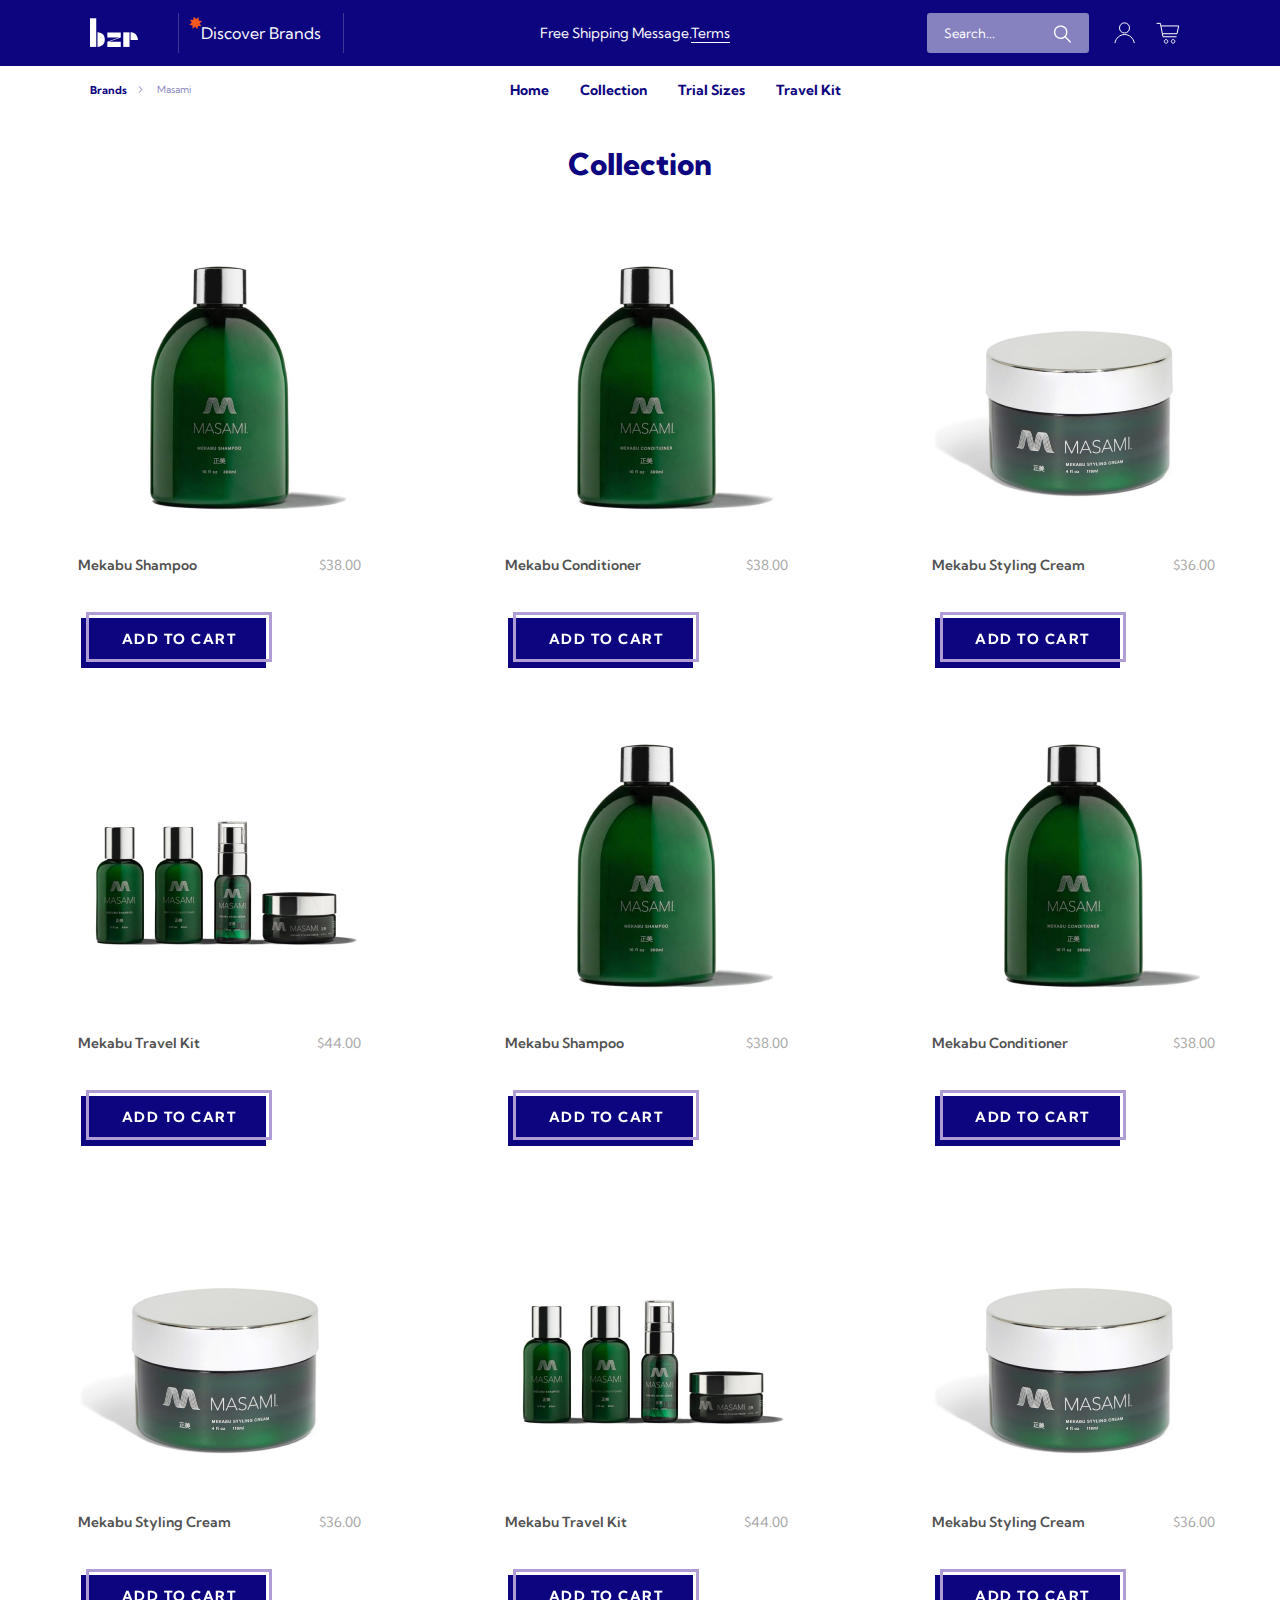
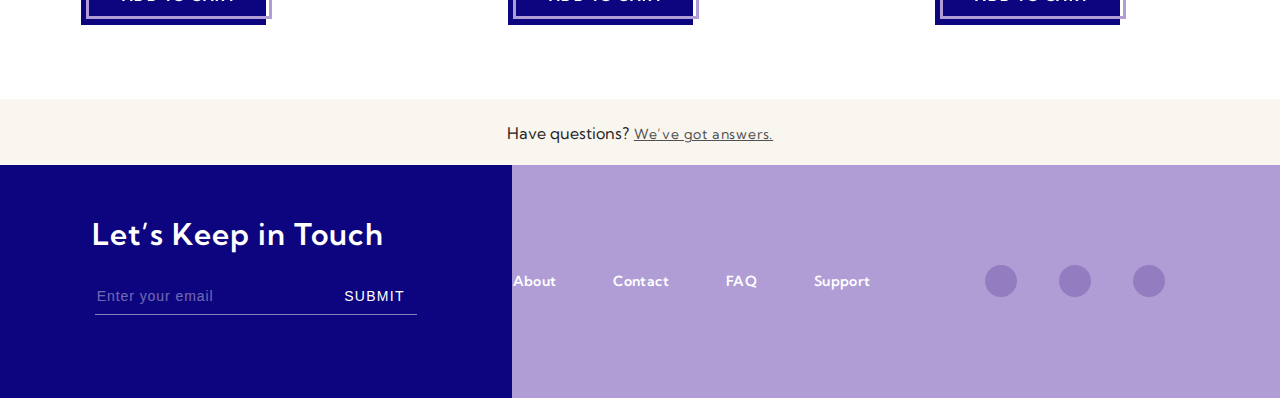
==== collection.html @ 694c0968 "last version" ====
<!DOCTYPE html>
<html lang="en">
<head>
    <meta charset="UTF-8">
    <meta name="viewport" content="width=device-width, initial-scale=1.0"> 
    <link rel="stylesheet" href="./css/reset.css">
    <link rel="stylesheet" href="./css/style.css">
    <link rel="stylesheet" href="./css/collection.css">
    <link href="https://fonts.googleapis.com/css2?family=Kumbh+Sans:wght@300&display=swap" rel="stylesheet">
    <title>Collection</title>
</head>
<body>
    

        <header>
            
                <div class="header-for-mobile">
                    <div class="container">
                        <div class="header-for-mobile-row">
                            
                            <div class="line-high">
                                <p>Brand specific shipping or promo message goes here.</p>
                            </div>

                            <div class="low-line">
                                <div class="search-mobile"><img src="./images/icon-search-for-header-mobile.svg" alt=""></div>
                                <div class="main-logo-mobile"><a href="./index.html"><img src="./images/main-logo-header-mobile.svg" alt=""></a></div>
                                <div class="right-side-icons">
                                    <img src="./images/icon-account-header-mobile.svg" alt="">
                                    <img id="cart-icon-mobile" src="./images/icon-cartitems-header-mobile.svg" alt="">
                                </div>
                            </div>

                        </div>
                    </div>
                </div>
                
                <div class="nav-primary">
                    <div class="container">
                        <div class="nav-primary-row">

                            <div class="main-logo">
                               <a href="index.html"><img src="images/BZR-LOGO.svg" alt=""></a>
                            </div>

                            <div class="brand-directory">
                                <a href="#"><p>Discover Brands</p></a>
                            </div>

                            <div class="promo-message">
                                <p>Free Shipping Message.<a href="#">Terms</a></p>
                            </div>

                            <div class="field-search">
                                    <input type="text" placeholder="Search...">
                            </div>

                            <a href="#" class="account"><img src="images/ICON-Account.svg" alt=""></a>
                            <a href="#" class="cart"><img src="images/ICON-Cart.svg" alt=""></a>

                        </div>
                    </div>
                </div>

                <div class="nav-secondary">
                        <div class="container">
                            <div class="nav-secondary-row">

                                <div class="left-side">
                                    <p class="left-side-p1">Brands</p>
                                    <p class="left-side-p2">Masami</p>
                                </div>

                                <nav class="main-nav">
                                    <div><a href="index.html">Home</a></div>
                                    <div><a href="collection.html" class="active">Collection</a></div>
                                    <div><a href="#">Trial Sizes</a></div>
                                    <div><a href="#">Travel Kit</a></div>
                                    </nav>
                            </div>
                        </div>
                </div>

        </header>

        <div class="featured-products">
            <h2>Collection</h2>

            <div class="container featured-products-row">
                
                <div class="product-tile">
                <div class="start-block">
                    <div class="item-img"><img src="./images/product-tile-1.png" alt=""></div>
                    <div class="item-p">
                        <p class="name-product">Mekabu Shampoo</p>
                        <p class="product-price">$38.00</p>
                    </div>
                    <div class="more-info">
                        <p class="more-info"></p>
                    </div>
                </div>
                    <div class="item-button">
                        <a href="#">ADD TO CART</a>
                    </div>
                </div>

                <div class="product-tile">
                <div class="start-block">
                    <div class="item-img"><img src="./images/product-tile-2.png" alt=""></div>
                    <div class="item-p">
                        <p class="name-product">Mekabu Conditioner</p>
                        <p class="product-price">$38.00</p>
                    </div>
                    <div class="more-info">
                        <p class="more-info"></p>
                    </div>
                </div>
                    <div class="item-button">
                        <a href="#">ADD TO CART</a>
                    </div>
                </div>

                <div class="product-tile product-tile-3">
                <div class="start-block">
                    <div class="item-img"><img src="./images/product-tile-3.png" alt=""></div>
                    <div class="item-p">
                        <p class="name-product">Mekabu Styling Cream</p>
                        <p class="product-price">$36.00</p>
                    </div>
                    <div class="more-info">
                        <p class="more-info"></p>
                    </div>
                </div>
                    <div class="item-button">
                        <a href="#">ADD TO CART</a>
                    </div>
                </div>

                <div class="product-tile product-tile-4">
                <div class="start-block">
                    <div class="item-img"><img src="./images/product-tile-4.png" alt=""></div>
                    <div class="item-p">
                        <p class="name-product">Mekabu Travel Kit</p>
                        <p class="product-price">$44.00</p>
                    </div>
                    <div class="more-info">
                        <p class="more-info"></p>
                    </div>
                </div>
                    <div class="item-button">
                        <a href="#">ADD TO CART</a>
                    </div>
                </div>

                <div class="product-tile">
                    <div class="start-block">
                        <div class="item-img"><img src="./images/product-tile-1.png" alt=""></div>
                        <div class="item-p">
                            <p class="name-product">Mekabu Shampoo</p>
                            <p class="product-price">$38.00</p>
                        </div>
                        <div class="more-info">
                            <p class="more-info"></p>
                        </div>
                    </div>
                        <div class="item-button">
                            <a href="#">ADD TO CART</a>
                        </div>
                    </div>
    
                    <div class="product-tile">
                    <div class="start-block">
                        <div class="item-img"><img src="./images/product-tile-2.png" alt=""></div>
                        <div class="item-p">
                            <p class="name-product">Mekabu Conditioner</p>
                            <p class="product-price">$38.00</p>
                        </div>
                        <div class="more-info">
                            <p class="more-info"></p>
                        </div>
                    </div>
                        <div class="item-button">
                            <a href="#">ADD TO CART</a>
                        </div>
                    </div>
    
                    <div class="product-tile product-tile-3">
                    <div class="start-block">
                        <div class="item-img"><img src="./images/product-tile-3.png" alt=""></div>
                        <div class="item-p">
                            <p class="name-product">Mekabu Styling Cream</p>
                            <p class="product-price">$36.00</p>
                        </div>
                        <div class="more-info">
                            <p class="more-info"></p>
                        </div>
                    </div>
                        <div class="item-button">
                            <a href="#">ADD TO CART</a>
                        </div>
                    </div>
    
                    <div class="product-tile product-tile-4">
                    <div class="start-block">
                        <div class="item-img"><img src="./images/product-tile-4.png" alt=""></div>
                        <div class="item-p">
                            <p class="name-product">Mekabu Travel Kit</p>
                            <p class="product-price">$44.00</p>
                        </div>
                        <div class="more-info">
                            <p class="more-info"></p>
                        </div>
                    </div>
                        <div class="item-button">
                            <a href="#">ADD TO CART</a>
                        </div>
                    </div>

                    <div class="product-tile product-tile-3">
                        <div class="start-block">
                            <div class="item-img"><img src="./images/product-tile-3.png" alt=""></div>
                            <div class="item-p">
                                <p class="name-product">Mekabu Styling Cream</p>
                                <p class="product-price">$36.00</p>
                            </div>
                            <div class="more-info">
                                <p class="more-info"></p>
                            </div>
                        </div>
                            <div class="item-button">
                                <a href="#">ADD TO CART</a>
                            </div>
                        </div>

            </div>
        </div>

    
        <!-- ----------------------------------- footer ------------------------------ -->

        <div class="footer">
            
                <div class="footer-primary">
                    <div class="container footer-primary-row">
                        <p>Have questions?<a href="#">We’ve got answers.</a></p>
                    </div>
                </div>

                <div class="footer-secondary">
                    <div class="container-fluid footer-secondary-row">
                        
                        <div class="footer-secondary-block-1">
                            <h3>Let’s Keep in Touch</h3>
                            <form id="email">
                                <input type="text" placeholder="Enter your email">
                                <button>SUBMIT</button>
                            </form>
                        </div>

                        <div class="footer-secondary-block-2">
                            <nav class="footer-nav">
                                <div><a href="#">About</a></div>
                                <div><a href="#">Contact</a></div>
                                <div><a href="#">FAQ</a></div>
                                <div id="nav-support"><a href="#">Support</a></div>
                            </nav>
                        </div>

                        <div class="footer-secondary-block-3">
                            <div class="footer-icons">
                                <img src="./images/social-icon-footer.svg" alt="">
                                <img src="./images/social-icon-footer.svg" alt="">
                                <img id="last-footer-icon" src="./images/social-icon-footer.svg" alt="">
                            </div>
                        </div>
                    </div>

                </div>
        </div>


    

</body>
</html>
---- css/style.css ----
body {
    font-family: 'Kumbh Sans', sans-serif;
    background-color: #fff;
    max-height: 100%;
    /* overflow: hidden;  */
    display: flex;
    flex-direction: column; 
}

.container-fluid {
    max-width: 100%;
    display: flex;
    margin: 0 auto;
}

.container {
    display: flex;
    max-width: 1440px;
    margin: 0 auto;
}

/* ----------------------------- header ------------------------------- */

/* --------------------------- nav-primary ---------------------------- */

.nav-primary {
    background-color: #0D057F;

}

.nav-primary-row {
    display: flex;
    width: 100%;
    align-items: center;
    padding: 1% 7%;
}

.main-logo {
    width: 8%;
}

.brand-directory p {
    font-size: 16px;
    font-style: normal;
    font-weight: 400;
    line-height: 24px;
    letter-spacing: 0px;
    color: #fff;
}

.brand-directory p::before {
    content: url(../images/Star-1.svg);
    position: absolute;
    margin: -10px 0px 0px -13px;
    transform: rotate(89deg);
}

.brand-directory {
    display: flex;
    align-items: center;
    width: 15%;
    height: 100%;
    justify-content: center;
    border-left: 1px solid rgba(255,255,255,0.2);
    border-right: 1px solid rgba(255,255,255,0.2);
}

.promo-message {
    width: 53%;
    text-align: center;
}

.promo-message p, a {
    color: #fff;
    font-style: normal;
    font-weight: normal;
    font-size: 14px;
    line-height: 20px;
}

.promo-message a {
    border-bottom: 1px solid #fff;
}

.field-search {
    width: 13%;
}

.field-search input, .field-search button {
    outline: none;
    background: #8682BFFF;
}

.field-search input {
    width: 100%;
    height: 38px;
    padding-left: 17px;
    border: 0px solid;
    border-radius: 3px;
    color: #fff;
}

.field-search ::-webkit-input-placeholder {
    color: #fff;
    font-size: 13px;
    line-height: 20px;
    font-family: 'Kumbh Sans', sans-serif;
}

.field-search::after {
    content: url(../images/ICON-Search.svg);
    position: absolute;
    top: 24px;
    margin-left: 112px;
    padding: 1px 15px 0px 15px;
    background: #8682BFFF;
}

.account {
    margin-left: 3%
}

.account, .cart {
    width: 4%;
    text-align: center;
}

/* ------------------------------------ nav-secondary -------------------------- */

.nav-secondary {
    background-color: #fff;
}

.nav-secondary-row {
    display: flex;
    padding: 12px 7%;
    width: 100%;
    align-items: center;
}

.left-side {
    display: flex;
}

.left-side-p1 {
    font-size: 11px;
    line-height: 24px;
    color: #0D057F;
    font-weight: 700;
    margin-right: 30px;
}

.left-side-p1::after {
    content: url(../images/Right.svg);
    margin: 0px 0px 0px 10px;
    position: absolute;
}

.left-side-p2 {
    font-size: 10px;
    line-height: 24px;
    color: #0D057F;
    opacity: 0.5;
}

.main-nav {
    display: flex;
    margin-left: 29%;
}

.main-nav a {
    font-size: 14px;
    line-height: 20px;
    text-align: center;
    color: #0D057F;
    font-weight: bold;
    margin-right: 31px;
    padding-bottom: 15px;
}

.main-nav a:hover {
    border-bottom: 2px solid #0D057F;
}

.active {
    border-bottom: 2px solid #0D057F;
    font-size: 14px;
    line-height: 20px;
    text-align: center;
    color: #0D057F;
    font-weight: bold;
    margin-right: 31px;
    padding-bottom: 15px;
}

/* --------------------------------- header-for-mobile -------------------------- */

.header-for-mobile {
    display: none;
}

.header-for-mobile-row {
    width: 100%;
    display: flex;
    flex-direction: column;
}

.line-high {
    width: 100%;
    height: 30px;
    background-color: #0D057F;
}

.line-high p {
    font-size: 14px;
    line-height: 13px;
    text-align: center;
    color: #FFFFFF;
    padding-top: 10px;
}

.low-line {
    display: flex;
    width: 100%;
    height: 65px;
    background-color: #fff;
    border-bottom: 1px solid #D8D6F0;
    justify-content: space-between;
    align-items: center;
}

.search-mobile img, .right-side-icons img {
    width: 30px;
    height: 30px;
}

#cart-icon-mobile {
    width: 38px;
    height: 37px;
    margin-left: 15px;
}

.main-logo-mobile {
    margin-right: -50px;
}

.main-logo-mobile img{
    width: 60px;
}

.search-mobile {
    margin-left: 30px;
}

.right-side-icons {
    margin-right: 25px;
}

/* -------------------------------- header end ----------------------------- */

/* ------------------------------ hero ------------------------------- */

.hero {
    padding: 6% 0;
    background: url(../images/Header.png);
    background-size: cover;
}

.hero-column {
    align-items: center;
    flex-direction: column;
    display: flex;
    justify-content: center;
}

.hero-p {
    font-weight: 600;
    font-size: 20px;
    line-height: 32px;
    text-align: center;
    color: #FFFFFF;
    margin-top: 32.6px;
}

.hero a {
    width: 180px;
    font-weight: bold;
    font-size: 14px;
    text-align: center;
    letter-spacing: 1.5px;
    color: #FFFFFF;
    border: 3px solid #B09DD5;
    padding: 11px 0 8px 0;
    margin-top: 36px;
    transform-style: preserve-3d;
}

.hero a::after {
    content: '';
    width: 186px;
    height: 45px;
    background-color: #0D057F;
    position: absolute;
    display: block;
    top: 3px;
    right: 3px;
    transform: translateZ(-1px);
}

/* ------------------------------ text-with-subtitle ------------------------- */

.text-with-subtitle {
    background-color: #FEFFFEFF;
    padding: 55px 0 64px 0;
}

.text-with-subtitle-column {
    align-items: center;
    flex-direction: column;
    display: flex;
    justify-content: center;
}

.text-with-subtitle-p1 {
    font-weight: 600;
    font-size: 30px;
    line-height: 30px;
    text-align: center;
    color: #0D057F;
}

.text-with-subtitle-p2 {
    font-size: 20px;
    line-height: 32px;
    text-align: center;
    color: #515151;
    font-weight: 600;
    width: 60%;
    margin-top: 24px;
}


/* ----------------------- featured-products --------------------- */

.featured-products {
    padding: 80px 0 80px 0;
    background-color: #fff;
}

.featured-products h2 {
    font-weight: 800;
    font-size: 30px;
    line-height: 40px;
    text-align: center;
    color: #0D057F;
    margin-bottom: 42px;
}

.featured-products-row {
    justify-content: space-around;
}

.product-tile {
    display: flex;
    flex-direction: column;
    justify-content: space-between;
    flex-wrap: wrap;
    height: 440px;
    background-color: #fff;
}

.item-img {
    height: fit-content;
}

.item-p {
    display: flex;
    justify-content: space-between;
    padding: 4px 0 0 0;
}

.name-product {
    font-size: 14px;
    line-height: 18px;
    color: #515151;
    font-weight: 600;
}

.product-price {
    font-size: 14px;
    line-height: 18px;
    color: #515151;
    opacity: 0.5;
}

.product-tile a {
    width: 180px;
    font-weight: bold;
    font-size: 14px;
    text-align: center;
    letter-spacing: 1.5px;
    text-transform: uppercase;
    color: #FFFFFF;
    border: 3px solid #B09DD5;
    padding: 14px 0px 10px 0px;
    margin-left: 8px;
    transform-style: preserve-3d;
}

.product-tile a::after {
    content: '';
    width: 185px;
    height: 50px;
    background-color: #0D057F;
    position: absolute;
    display: block;
    top: 3px;
    right: 3px;
    transform: translateZ(-1px);
}

.item-button {
    display: flex;
}

.more-info {
    font-size: 14px;
    line-height: 18px;
    color: #0D057F;
    opacity: 0.5;
}

/* --------------------------- .text-with-subtitle-2 --------------------- */

.text-with-subtitle-2 {
    background-image: url(../images/bg-text-with-subtitle-2.png);
    background-size: cover;
    padding: 4% 0 4% 0;
}

.text-with-subtitle-2-p2 {
    margin: 35px 0 50px 0;
}

.text-with-subtitle-2-p2, .text-with-subtitle-2-p3 {
    font-size: 16px;
    line-height: 32px;
    color: #515151;
    font-weight: 600;
    text-align: center;
    width: 56%;
}

.text-with-subtitle-2 a {
    width: 180px;
    font-weight: bold;
    font-size: 14px;
    text-align: center;
    letter-spacing: 1.5px;
    color: #FFFFFF;
    border: 3px solid #B09DD5;
    padding: 11px 0 8px 0;
    margin-top: 60px;
    transform-style: preserve-3d;
}

.text-with-subtitle-2 a::after {
    content: '';
    width: 186px;
    height: 45px;
    background-color: #0D057F;
    position: absolute;
    display: block;
    top: 3px;
    right: 3px;
    transform: translateZ(-1px);
}

/* ------------------------- splits ----------------------------- */

.splits-row {
    display: flex;
    flex-wrap: wrap;
}

.splits-group {
    display: flex;
    width: 100%;
}
.split-block {
    height: auto;
    width: 50%;
    display: flex;
    flex-direction: column;
    align-items: center;
    justify-content: center;
}

.split-block img {
    height: 100%;
    width: 100%;
}

.split-block h3 {
    font-size: 60px;
    line-height: 64px;
    color: #0D057F;
    font-weight: 600;
}

.split-block p {
    font-size: 20px;
    line-height: 32px;
    color: #515151;
    font-weight: 600;
    text-align: center;
}

.split-block-2 p {
    width: 55%;
    margin-top: 16px;
}

.split-block-2 {
    background-color: #F4F7F4;
}

.split-block a {
    width: 200px;
    font-weight: bold;
    font-size: 14px;
    text-align: center;
    letter-spacing: 1.5px;
    text-transform: uppercase;
    color: #FFFFFF;
    border: 3px solid #B09DD5;
    padding: 14px 0px 10px 0px;
    margin-top: 35px;
    transform-style: preserve-3d;
}

.split-block a::after {
    content: '';
    width: 205px;
    height: 50px;
    background-color: #0D057F;
    position: absolute;
    display: block;
    top: 3px;
    right: 3px;
    transform: translateZ(-1px);
}

/* ------------------------------- reviews --------------------------------- */

.reviews-row {
    display: flex;
    width: 100%;
    flex-direction: row;
    justify-content: space-around;
    padding: 5% 0;
}

.reviews-row .start-block {
    color: #0D057F;
    font-size: 70px;
    font-weight: 900;
    transform: rotate(-90deg);
    margin: 7% 0px;
}

.reviews-row .standard-block {
    display: flex;
    flex-direction: column;
    align-items: center;
    justify-content: center;
    width: 18%;
}

.standard-block .reviews-p1, .reviewers-name {
    font-size: 14px;
    line-height: 20px;
    text-align: center;
    color: #0D057F;
    text-align: center;
    font-weight: 600;
}

.standard-block .reviews-p1 {
    margin: 20px 0;
}

/* ------------------------------- social-feed ----------------------------- */
 .social-feed-column {
    flex-direction: column;
    align-items: center;
    display: flex;
    width: 100%;
    padding: 2% 0 5% 0;
 }

 .social-feed-column h3 {
    width: 100%;
    font-weight: 600;
    font-size: 30px;
    line-height: 38px;
    text-align: center;
    color: #0D057F;
    margin-bottom: 58px;
 }

.social-feed-images {
    display: flex;
    justify-content: space-between;
    width: 100%;
}

.social-feed-img {
    width: 17%;
    height: 100%;
}

.social-feed-img img {
    width: 100%;
    height: auto;
}

#first-social-feed-img {
    height: 100%;
    width: 9.6%;
    display: flex;
    justify-content: flex-start;
}

#last-social-feed-img {
    height: 100%;
    width: 9.6%;
    display: flex;
    justify-content: flex-end;
}

#first-social-feed-img img, #last-social-feed-img img {
    width: 100%;
}

/* ---------------------------------------- footer ------------------------------------ */

.footer-primary {
    height: 16px;
    background-color: #F9F5EF;
    padding: 25px 0 25px 0px;
}

.footer-primary-row {
    justify-content: center;
}

.footer-primary-row p a {
    font-size: 14px;
    line-height: 20px;
    text-align: center;
    letter-spacing: 0.8px;
    color: #515151;
    margin-top: 25px;
}

.footer-primary-row a {
    text-decoration: revert;
    margin-left: 5px;
}

/* ---------------- footer-secondary -------------- */

.footer-secondary {
    background-color:  #B09DD5;
}

.footer-secondary-row {
    justify-content: center;
    max-width: 100%;
    display: flex;
    margin: 0 auto;
}

.footer-secondary-block-1 {
    width: 40%;
    padding: 50px 0 83px 0;
    background-color: #0D057F;
    display: flex;
    flex-direction: column;
    align-items: center;
}

.footer-secondary-block-1 h3 {
    font-size: 30px;
    line-height: 38px;
    letter-spacing: 1px;
    color: #FFFFFF;
    font-weight: 600;
    width: 64%;
}

.footer-secondary-block-1 form {
    width: 63%;
    border-bottom: 1px solid rgba(255, 255, 255, 0.5);
    padding-bottom: 8px;
}

.footer-secondary-block-1 input[type="text"] {
    background-color: #0D057F;
    border: none;
    color: #fff;
    margin: 33px 0 0 0px;
    width: 73%;
}

#email ::-webkit-input-placeholder {
    font-size: 14px;
    line-height: 18px;
    letter-spacing: 0.933333px;
    color: #FFFFFF;
    opacity: 0.4;
}

.footer-secondary-block-1 button {
    background-color: #0D057F;
    color: #fff;
    border: none;
    font-size: 14px;
    line-height: 18px;
    letter-spacing: 1.3px;
}

.footer-secondary-block-2 {
    display: flex;
    width: 28%;
    justify-content: flex-end;
    align-items: center;
}

.footer-secondary-block-2 nav {
    display: flex;
}

.footer-secondary-block-2 a {
    font-size: 14px;
    line-height: 63px;
    letter-spacing: 0.35px;
    color: #FFFFFF;
    font-weight: 600;
}

.footer-nav div {
    margin-right: 57px;
}

#nav-support {
    margin-right: 0;
}

.footer-secondary-block-3 {
    display: flex;
    width: 32%;
    justify-content: center;
    align-items: center;
}

.footer-icons img {
    margin-right: 38px;
}

#last-footer-icon {
    margin-right: 0;
}

/* -------------------------------------------- adaptive ------------------------------ */

/* ---------------------------- 1025px ------------------------------------ */

@media screen and (max-width:1025px) {
    .field-search::after {
        top: 20px;
        margin-left: 84px;
    }

    .brand-directory p {
        font-size: 14px;
    }

    .main-nav {
        margin-left: 20%;
    }

    .featured-products-row {
        flex-wrap: wrap;
    }

    .product-tile-4 {
        margin-top: 6%;
    }

    .split-block h3 {
        font-size: 47px;
    }

    .split-block p {
        font-size: 17px;
    }

    .footer-secondary-block-1 h3 {
        font-size: 26px;
    }

    .footer-secondary-block-1 input[type="text"] {
        width: 68%;
    }

    .footer-nav div {
        margin-right: 25px;
    }

    .footer-secondary-block-1 {
        width: 40%;
        padding: 50px 0 53px 0;
    }
}

/* ---------------------------- 824px ------------------------------------ */

@media screen and (max-width:824px) {
    .brand-directory p {
        font-size: 10px;
    }

    .promo-message p, a {
        font-size: 11px;
    }

    .field-search::after {
        top: 17px;
        margin-left: 75px;
        padding: 1px 7px 0px 10px;
    }

    .main-nav a {
        font-size: 10px;
    }

    .product-tile-3 {
        margin-top: 6%;
    }

    .split-block h3 {
        font-size: 33px;
    }

    .split-block p {
        font-size: 11px;
    }

    .reviews-row .start-block {
        font-size: 40px;
        margin: 12% 0px 16% 0%;
    }

    .reviews-row .standard-block {
        justify-content: space-between;
        width: 22%;
    }

    .footer-secondary-block-1 h3 {
        font-size: 20px;
    }

    .footer-secondary-block-1 input[type="text"] {
        width: 61%;
    }

    .footer-secondary-block-2 {
        justify-content: center;
    }

    .footer-secondary-block-2 nav {
        flex-direction: column;
    }

    .footer-nav div {
        margin-right: 0px;
        height: 39px;
    }    
    
}

/* ---------------------------- 814px ------------------------------------ */

@media screen and (max-width:814px) {
    .main-nav {
        margin-left: 19%;
    }

    .footer-secondary-block-1 input[type="text"] {
        width: 60%;
    }

    .footer-secondary-block-1 button {
        font-size: 12px;
    }
}

/* ---------------------------- 769px ------------------------------------ */

@media screen and (max-width:769px) {
    .field-search::after {
        top: 17px;
        margin-left: 70px;
    }

    .main-nav {
        margin-left: 15%;
    }

    .text-with-subtitle-2 {
        padding: 6% 0 6% 0px;
    }

    .text-with-subtitle-2 a {
        margin-top: 25px;
    }

    .split-block a {
        margin-top: 18px;
    }

    .split-block-2 p {
        margin-top: 0px;
    }

    .standard-block-1 {
        margin-left: -5%;
    }

    .footer-secondary-block-1 h3 {
        font-size: 19px;
    }

}

/* ---------------------------- 737px ------------------------------------ */

@media screen and (max-width:737px) {
    .field-search::after {
        margin-left: 66px;
    }

    .main-nav {
        margin-left: 14%;
    }

    .text-with-subtitle-2-p2, .text-with-subtitle-2-p3 {
        width: 78%;
    }

    .footer-secondary-block-1 h3 {
        font-size: 17px;
    }
    
}

/* ---------------------------- 732px ------------------------------------ */

@media screen and (max-width:732px) {
    .main-nav {
        margin-left: 10%;
    }

    .field-search input {
        padding-left: 4px;
    }

    .field-search::after {
        margin-left: 54px;
        padding: 1px 8px 0px 6px;
    }

    .account, .cart {
        width: 5%;
    }

    .text-with-subtitle-p2 {
        font-size: 16px;
    }

}

/* ---------------------------- 721px ------------------------------------ */

@media screen and (max-width:721px) {
    .main-nav {
        margin-left: 5%;
    }

    .split-block p {
        line-height: 23px;
    }

    .footer-secondary-block-1 input[type="text"] {
        width: 59%;
    }

    #email ::-webkit-input-placeholder {
        font-size: 10px;
    }
}

/* ---------------------------- 668px ------------------------------------ */

@media screen and (max-width:668px) {
    .brand-directory p {
        font-size: 7px;
    }

    .main-logo {
        width: 11%;
    }

    .field-search ::-webkit-input-placeholder {
        color: #fff;
        font-size: 10px;
    }

    .field-search::after {
        margin-left: 52px;
        padding: 1px 3px 0px 4px;
    }

    .left-side-p2 {
        font-size: 8px;
    }

    .main-nav {
        margin-left: 14%;
    }

    .main-nav a {
        font-size: 9px;
    }

    .split-block h3 {
        font-size: 26px;
    }

    .split-block p {
        font-size: 9px;
        line-height: 21px;
    }

    .footer-secondary-block-1 h3 {
        font-size: 15px;
    }

    .footer-secondary-block-1 button {
        font-size: 9px;
    }
    
}

/* ---------------------------- 654px ------------------------------------ */

@media screen and (max-width:654px) {
    .main-nav {
        margin-left: 14%;
    }

}

/* ---------------------------- 641px ------------------------------------ */

@media screen and (max-width:641px) {
    .main-nav a {
        font-size: 9px;
    }

    .field-search::after {
        margin-left: 49px;
    }

    .left-side-p1 {
        font-size: 9px;
    }

    .left-side-p2 {
        font-size: 7px;
    }

    .footer-secondary-block-3 {
        justify-content: flex-start;
    }

}

/* ---------------------------- 569px ------------------------------------ */

@media screen and (max-width:569px) {
    .header-for-mobile {
        display: block;
    }

    .nav-primary {
        display: none;
    }
    
    .main-nav {
        display: none;
    }

    .left-side {
        margin-left: 31px;
    }

    .left-side-p1 {
        font-size: 15px;
    }

    .left-side-p2 {
        font-size: 14px;
    }

    .item-img img {
        width: 220px;
    }

    .product-tile {
        height: 360px;
    }

    .split-block a {
        margin-top: 3px;
    }

    .reviews-row .start-block {
        margin: 12% 0px 34% 0%;
    }

    .reviews-row .standard-block {
        justify-content: center;
    }

    .standard-block .reviews-p1, .reviewers-name {
        font-size: 9px;
        line-height: 16px;
    }

    .social-feed-column h3 {
        font-size: 20px;
    }

    #social-feed-img-2, #social-feed-img-4, #social-feed-img-5 {
        display: none;
    }

    #first-social-feed-img, #last-social-feed-img {
        width: 23.9%;
    }

    .social-feed-img {
        width: 42%;
    }

    .footer-primary-row p a {
        font-size: 11px;
    }

    .footer-secondary-row {
        flex-wrap: wrap;
    }

    .footer-secondary-block-1 h3 {
        font-size: 17px;
        text-align: center;
    }

    .footer-secondary-block-1 {
        width: 100%;
        padding: 27px 0 40px 0;
    }

    .footer-secondary-block-1 input[type="text"] {
        width: 82%;
    }

    .footer-secondary-block-2 {
        width: 100%;
        padding: 10px 0 45px 0;
    }

    .footer-secondary-block-3 {
        width: 100%;
        justify-content: center;
        padding: 0 0 50px 0;
    }

}

/* ---------------------------- 541px ------------------------------------ */

@media screen and (max-width:541px) {
    .header-for-mobile {
        display: block;
    }

    .nav-primary {
        display: none;
    }
    
    .main-nav {
        display: none;
    }

    .left-side {
        margin-left: 31px;
    }

    .left-side-p1 {
        font-size: 15px;
    }

    .left-side-p2 {
        font-size: 14px;
    }

    .text-with-subtitle-p2 { 
        width: 82%;
    }

    .text-with-subtitle-2 {
        background-image: url(../images/bg-text-with-subtitle-2-mobile.png);
    }

    .splits-group {
        flex-wrap: wrap;
    }

    .split-block {
        width: 100%;
        height: 540px;
    }

    #split-3 {
        order: 2;
    }

    .split-block h3 {
        font-size: 45px;
    }

    .split-block p {
        font-size: 17px;
        line-height: 40px;
    }

    .split-block a {
        margin-top: 35px;
    }

    .reviews-row {
        flex-direction: column;
        align-items: center;
        justify-content: center;
    }

    .reviews-row .start-block {
        margin: 0% 0px 6% 0%;
        font-size: 25px;
        transform: none;
    }

    .reviews-row .standard-block {
        width: 37%;
        margin-left: 0;
    }

    .standard-block .reviews-p1, .reviewers-name {
        font-size: 12px;
        line-height: 23px;
    }

    #standard-block-2, #standard-block-3{
        display: none;
    }

    .standard-block-1::before {
        content: url(../images/reviews-arrow-left.svg);
        position: absolute;
        left: 20%;
    }

    .standard-block-1::after {
        content: url(../images/reviews-arrow-right.svg);
        position: absolute;
        right: 20%;
    }

    .footer-secondary-block-1 input[type="text"] {
        width: 81%;
    }

}


/* ---------------------------- 426px ------------------------------------ */

@media screen and (max-width:426px) {
    .line-high p {
        font-size: 11px;
    }

    .hero p {
        width: 74%;
    }

    .text-with-subtitle-p2 {
        font-size: 13px;
    }

    .item-img img {
        width: 180px;
    }

    .product-tile a {
        width: 150px;
    }

    .product-tile a::after {
        width: 155px;
    }

    .product-tile {
        height: 310px;
    }

    .name-product {
        font-size: 11px;
    }

    .product-price {
        font-size: 12px;
    }

    .product-tile-3, .product-tile-4 {
        margin-top: 12%;
    }

    .split-block {
        height: 420px;
    }

    .split-block p {
        font-size: 13px;
        line-height: 23px;
    }

    .split-block h3 {
        font-size: 40px;
    }


    .footer-secondary-block-1 input[type="text"] {
        width: 76%;
    }

}

/* ---------------------------- 376px ------------------------------------ */

@media screen and (max-width:376px)  {
    .text-with-subtitle-p2 {
        font-size: 12px;
        line-height: 28px;
    }

    .item-img img {
        width: 140px;
    }

    .product-tile a {
        width: 125px;
        font-size: 10px;
        padding: 7px 0px 5px 0px;
    }

    .product-tile a::after {
        width: 128px;
        height: 36px;
    }

    .name-product {
        font-size: 9px;
    }

    .product-price {
        font-size: 10px;
    }

    .more-info {
        font-size: 11px;
    }

    .product-tile {
        height: 250px;
    }

    .split-block {
        height: 380px;
    }

    .footer-secondary-block-1 input[type="text"] {
        width: 71%;
    }

}

/* ---------------------------- 361px ------------------------------------ */

@media screen and (max-width:361px) {
    .split-block {
        height: 360px;
    }
    
}

/* ---------------------------- 321px ------------------------------------ */

@media screen and (max-width:321px) {
    .line-high p {
        font-size: 9px;
    }

    .right-side-icons {
        margin-right: 9px;
    }

    .text-with-subtitle-p1 {
        font-size: 22px;
        margin-top: 12px;
    }

    .text-with-subtitle-p2 {
        font-size: 13px;
        line-height: 23px;
        margin-top: 14px;
    }

    .split-block {
        height: 320px;
    }

    .split-block h3 {
        font-size: 30px;
    }

    .split-block p {
        font-size: 11px;
        line-height: 19px;
    }

    .split-block a {
        margin-top: 14px;
    }

    .footer-secondary-block-1 input[type="text"] {
        width: 68%;
    }

}
---- css/collection.css ----
.featured-products {
    padding: 30px 0 80px 0;
}

.featured-products-row {
    justify-content: space-around;
    flex-wrap: wrap;
}

.product-tile {
    margin: 3% 1% 0% 2%;
}

.featured-products h2 {
    margin-bottom: 0; 
}
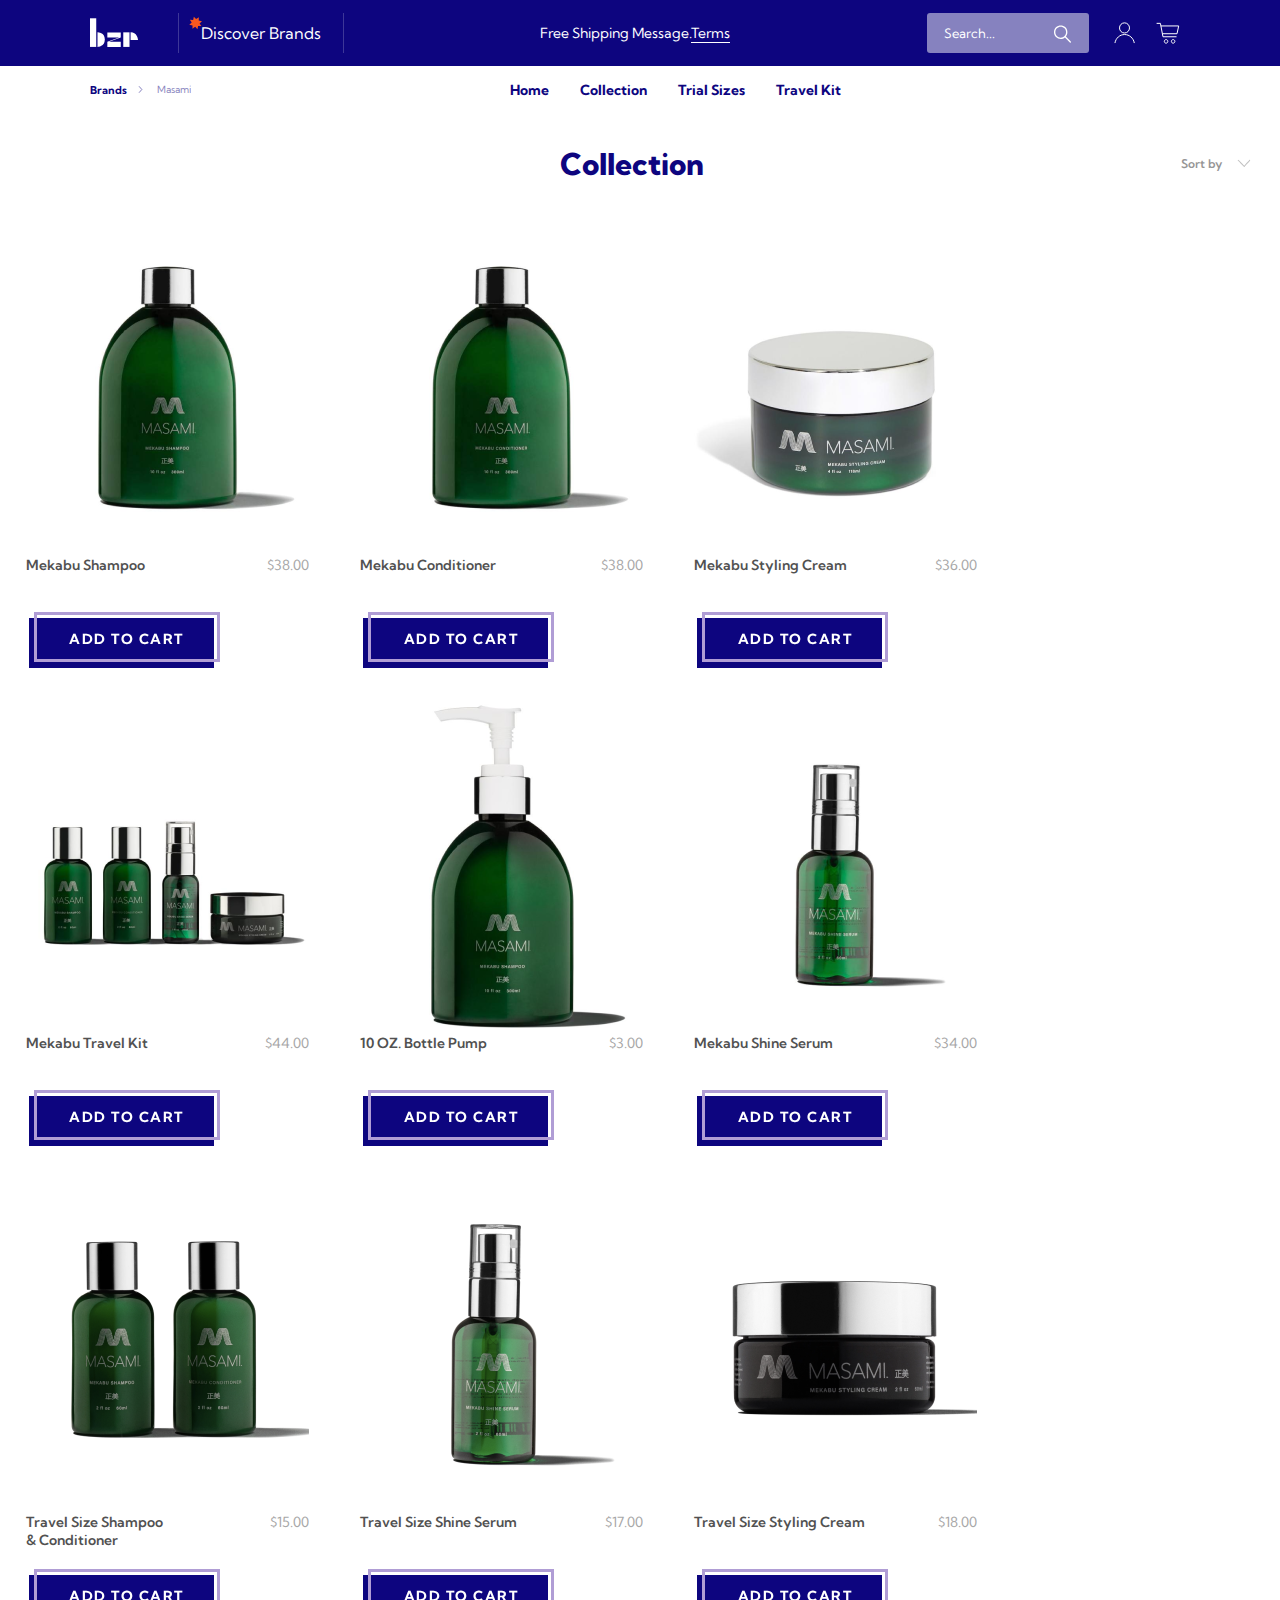
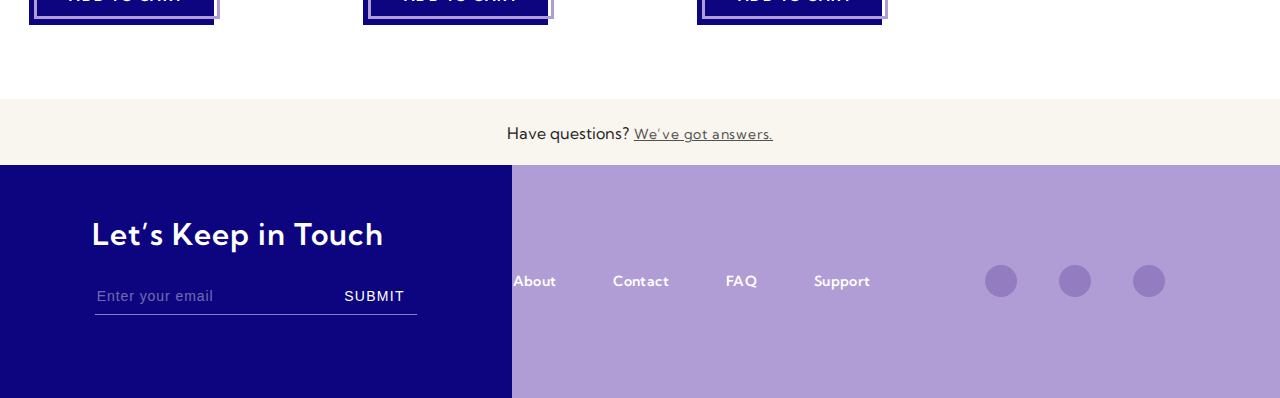
==== commit ee52ef4e: "Full Collection Page" ====
--- a/collection.html
+++ b/collection.html
@@ -84,7 +84,13 @@
         </header>
 
         <div class="featured-products">
-            <h2>Collection</h2>
+            <div class="container fp-high-line">
+                <div class="fp-headline"><h2>Collection</h2></div>
+                <div class="sort">
+                    <a href="#">Sort by</a>
+                </div>
+            
+            </div>
 
             <div class="container featured-products-row">
                 
@@ -120,7 +126,7 @@
                     </div>
                 </div>
 
-                <div class="product-tile product-tile-3">
+                <div class="product-tile">
                 <div class="start-block">
                     <div class="item-img"><img src="./images/product-tile-3.png" alt=""></div>
                     <div class="item-p">
@@ -136,7 +142,7 @@
                     </div>
                 </div>
 
-                <div class="product-tile product-tile-4">
+                <div class="product-tile">
                 <div class="start-block">
                     <div class="item-img"><img src="./images/product-tile-4.png" alt=""></div>
                     <div class="item-p">
@@ -154,74 +160,75 @@
 
                 <div class="product-tile">
                     <div class="start-block">
-                        <div class="item-img"><img src="./images/product-tile-1.png" alt=""></div>
-                        <div class="item-p">
-                            <p class="name-product">Mekabu Shampoo</p>
-                            <p class="product-price">$38.00</p>
-                        </div>
-                        <div class="more-info">
-                            <p class="more-info"></p>
-                        </div>
-                    </div>
-                        <div class="item-button">
-                            <a href="#">ADD TO CART</a>
-                        </div>
-                    </div>
-    
-                    <div class="product-tile">
-                    <div class="start-block">
-                        <div class="item-img"><img src="./images/product-tile-2.png" alt=""></div>
-                        <div class="item-p">
-                            <p class="name-product">Mekabu Conditioner</p>
-                            <p class="product-price">$38.00</p>
-                        </div>
-                        <div class="more-info">
-                            <p class="more-info"></p>
-                        </div>
-                    </div>
-                        <div class="item-button">
-                            <a href="#">ADD TO CART</a>
-                        </div>
-                    </div>
-    
-                    <div class="product-tile product-tile-3">
-                    <div class="start-block">
-                        <div class="item-img"><img src="./images/product-tile-3.png" alt=""></div>
-                        <div class="item-p">
-                            <p class="name-product">Mekabu Styling Cream</p>
-                            <p class="product-price">$36.00</p>
-                        </div>
-                        <div class="more-info">
-                            <p class="more-info"></p>
-                        </div>
-                    </div>
-                        <div class="item-button">
-                            <a href="#">ADD TO CART</a>
-                        </div>
-                    </div>
-    
-                    <div class="product-tile product-tile-4">
-                    <div class="start-block">
-                        <div class="item-img"><img src="./images/product-tile-4.png" alt=""></div>
-                        <div class="item-p">
-                            <p class="name-product">Mekabu Travel Kit</p>
-                            <p class="product-price">$44.00</p>
-                        </div>
-                        <div class="more-info">
-                            <p class="more-info"></p>
-                        </div>
-                    </div>
-                        <div class="item-button">
-                            <a href="#">ADD TO CART</a>
-                        </div>
-                    </div>
-
-                    <div class="product-tile product-tile-3">
+                        <div class="item-img"><img src="./images/collection-item-img-5.png" alt=""></div>
+                        <div class="item-p">
+                            <p class="name-product">10 OZ. Bottle Pump</p>
+                            <p class="product-price">$3.00</p>
+                        </div>
+                        <div class="more-info">
+                            <p class="more-info"></p>
+                        </div>
+                    </div>
+                        <div class="item-button">
+                            <a href="#">ADD TO CART</a>
+                        </div>
+                    </div>
+    
+                    <div class="product-tile">
+                    <div class="start-block">
+                        <div class="item-img"><img src="./images/collection-item-img-6.png" alt=""></div>
+                        <div class="item-p">
+                            <p class="name-product">Mekabu Shine Serum</p>
+                            <p class="product-price">$34.00</p>
+                        </div>
+                        <div class="more-info">
+                            <p class="more-info"></p>
+                        </div>
+                    </div>
+                        <div class="item-button">
+                            <a href="#">ADD TO CART</a>
+                        </div>
+                    </div>
+    
+                    <div class="product-tile">
+                    <div class="start-block">
+                        <div class="item-img"><img src="./images/collection-item-img-7.png" alt=""></div>
+                        <div class="item-p">
+                            <p class="name-product">Travel Size Shampoo<br>
+                                & Conditioner</p>
+                            <p class="product-price">$15.00</p>
+                        </div>
+                        <div class="more-info">
+                            <p class="more-info"></p>
+                        </div>
+                    </div>
+                        <div class="item-button">
+                            <a href="#">ADD TO CART</a>
+                        </div>
+                    </div>
+    
+                    <div class="product-tile">
+                    <div class="start-block">
+                        <div class="item-img"><img src="./images/collection-item-img-8.png" alt=""></div>
+                        <div class="item-p">
+                            <p class="name-product">Travel Size Shine Serum</p>
+                            <p class="product-price">$17.00</p>
+                        </div>
+                        <div class="more-info">
+                            <p class="more-info"></p>
+                        </div>
+                    </div>
+                        <div class="item-button">
+                            <a href="#">ADD TO CART</a>
+                        </div>
+                    </div>
+
+                    <div class="product-tile">
                         <div class="start-block">
-                            <div class="item-img"><img src="./images/product-tile-3.png" alt=""></div>
+                            <div class="item-img"><img src="./images/collection-item-img-9.png" alt=""></div>
                             <div class="item-p">
-                                <p class="name-product">Mekabu Styling Cream</p>
-                                <p class="product-price">$36.00</p>
+                                <p class="name-product">Travel Size Styling Cream</p>
+                                <p class="product-price">$18.00</p>
                             </div>
                             <div class="more-info">
                                 <p class="more-info"></p>
@@ -233,6 +240,7 @@
                         </div>
 
             </div>
+            
         </div>
 
     
--- a/css/collection.css
+++ b/css/collection.css
@@ -3,14 +3,225 @@
 }
 
 .featured-products-row {
-    justify-content: space-around;
+    justify-content: normal;
     flex-wrap: wrap;
 }
 
+.fp-headline {
+    width: 55%;
+    justify-content: flex-end;
+    display: flex;
+}
+
+.sort {
+    display: flex;
+    width: 45%;
+    justify-content: flex-end;
+    align-items: center;
+}
+
+.sort a {
+    font-size: 12px;
+    color: #515151;
+    opacity: 0.6;
+    font-weight: 600;
+    margin-right: 10%;
+}
+
+.sort a::after {
+    content: url(../images/sort-arrow.png);
+    position: absolute;
+    margin-left: 15px;
+}
+
 .product-tile {
-    margin: 3% 1% 0% 2%;
+    margin: 3% 2% 0% 3%;
 }
 
 .featured-products h2 {
     margin-bottom: 0; 
+}
+
+/* ---------------------------- adaptive --------------------------------- */
+
+/* ---------------------------- 1367px ------------------------------------ */
+
+@media screen and (max-width:1367px) {
+    .product-tile {
+        margin: 3% 2% 0% 2%;
+    }
+}
+
+/* ---------------------------- 1025px ------------------------------------ */
+
+@media screen and (max-width:1025px) {
+    .product-tile {
+        margin: 3% 2% 0% 3%;
+    }
+    
+}
+
+/* ---------------------------- 824px ------------------------------------ */
+
+@media screen and (max-width: 824px) {
+    .product-tile {
+        margin: 3% 7% 0% 8%;
+    }
+}
+
+/* ---------------------------- 813px --------------------------------- */
+
+@media screen and (max-width: 813px) {
+    .product-tile {
+        margin: 5% 7% 0% 8%;
+    }
+}
+
+
+/* ---------------------------- 769px ------------------------------------ */
+
+@media screen and (max-width:769px) {
+    .sort a {
+        margin-right: 15%;
+    }
+
+    .product-tile {
+        margin: 3% 6% 0% 7%;
+    }
+}
+
+/* ---------------------------- 737px ------------------------------------ */
+
+@media screen and (max-width:737px) {
+    .product-tile {
+        margin: 3% 6% 0% 5%;
+    }
+    
+}
+
+/* ---------------------------- 721px ------------------------------------ */
+
+@media screen and (max-width:721px) {
+    .main-nav {
+        margin-left: 13%;
+    }
+
+    .fp-headline {
+        width: 60%;
+    }
+
+    .sort {
+        width: 40%;
+    }
+    
+    .product-tile {
+        margin: 3% 5% 0% 5%;
+    }
+}
+
+/* ---------------------------- 668px ------------------------------------ */
+
+@media screen and (max-width:668px) {
+    .product-tile {
+        margin: 3% 4% 0% 3%;
+    }
+}
+
+/* ---------------------------- 654px ------------------------------------ */
+
+@media screen and (max-width:654px) {
+    .main-nav {
+        margin-left: 14%;
+    }
+
+    .product-tile {
+        margin: 3% 3% 0% 3%;
+    }
+}
+
+/* ---------------------------- 641px ------------------------------------ */
+
+@media screen and (max-width:641px) {
+    .product-tile {
+        margin: 3% 2% 0% 3%;
+    }
+}
+
+/* ---------------------------- 569px ------------------------------------ */
+
+@media screen and (max-width:569px) {
+    .sort a {
+        margin-right: 25%;
+    }
+
+    .product-tile {
+        margin: 3% 5% 0% 6%;
+    }
+}
+
+/* ---------------------------- 541px ------------------------------------ */
+
+@media screen and (max-width:541px) {
+    .product-tile {
+        margin: 4% 3% 0% 6%;
+    }    
+}
+
+
+/* ---------------------------- 426px ------------------------------------ */
+
+@media screen and (max-width:426px) {
+    .fp-headline {
+        width: 65%;
+    }
+
+    .sort {
+        width: 35%;
+    }
+
+    .product-tile {
+        margin: 9% 1% 0% 6%;
+    }
+
+}
+
+/* ---------------------------- 415px ------------------------------------ */
+
+@media screen and (max-width:415px) {
+    .product-tile {
+        margin: 9% 0% 0% 5%;
+    }
+}
+
+
+/* ---------------------------- 376px ------------------------------------ */
+
+@media screen and (max-width:376px)  {
+    .product-tile {
+        margin: 9% 6% 0% 6%;
+    }
+}
+
+/* ---------------------------- 361px ------------------------------------ */
+
+@media screen and (max-width:361px) {
+    .product-tile {
+        margin: 9% 5% 0% 6%;
+    }
+}
+
+/* ---------------------------- 321px ------------------------------------ */
+
+@media screen and (max-width:321px) {
+    .fp-headline {
+        width: 50%;
+    }
+
+    .sort {
+        width: 47%;
+    }
+    
+    .product-tile {
+        margin: 9% 2% 0% 4%;
+    }
 }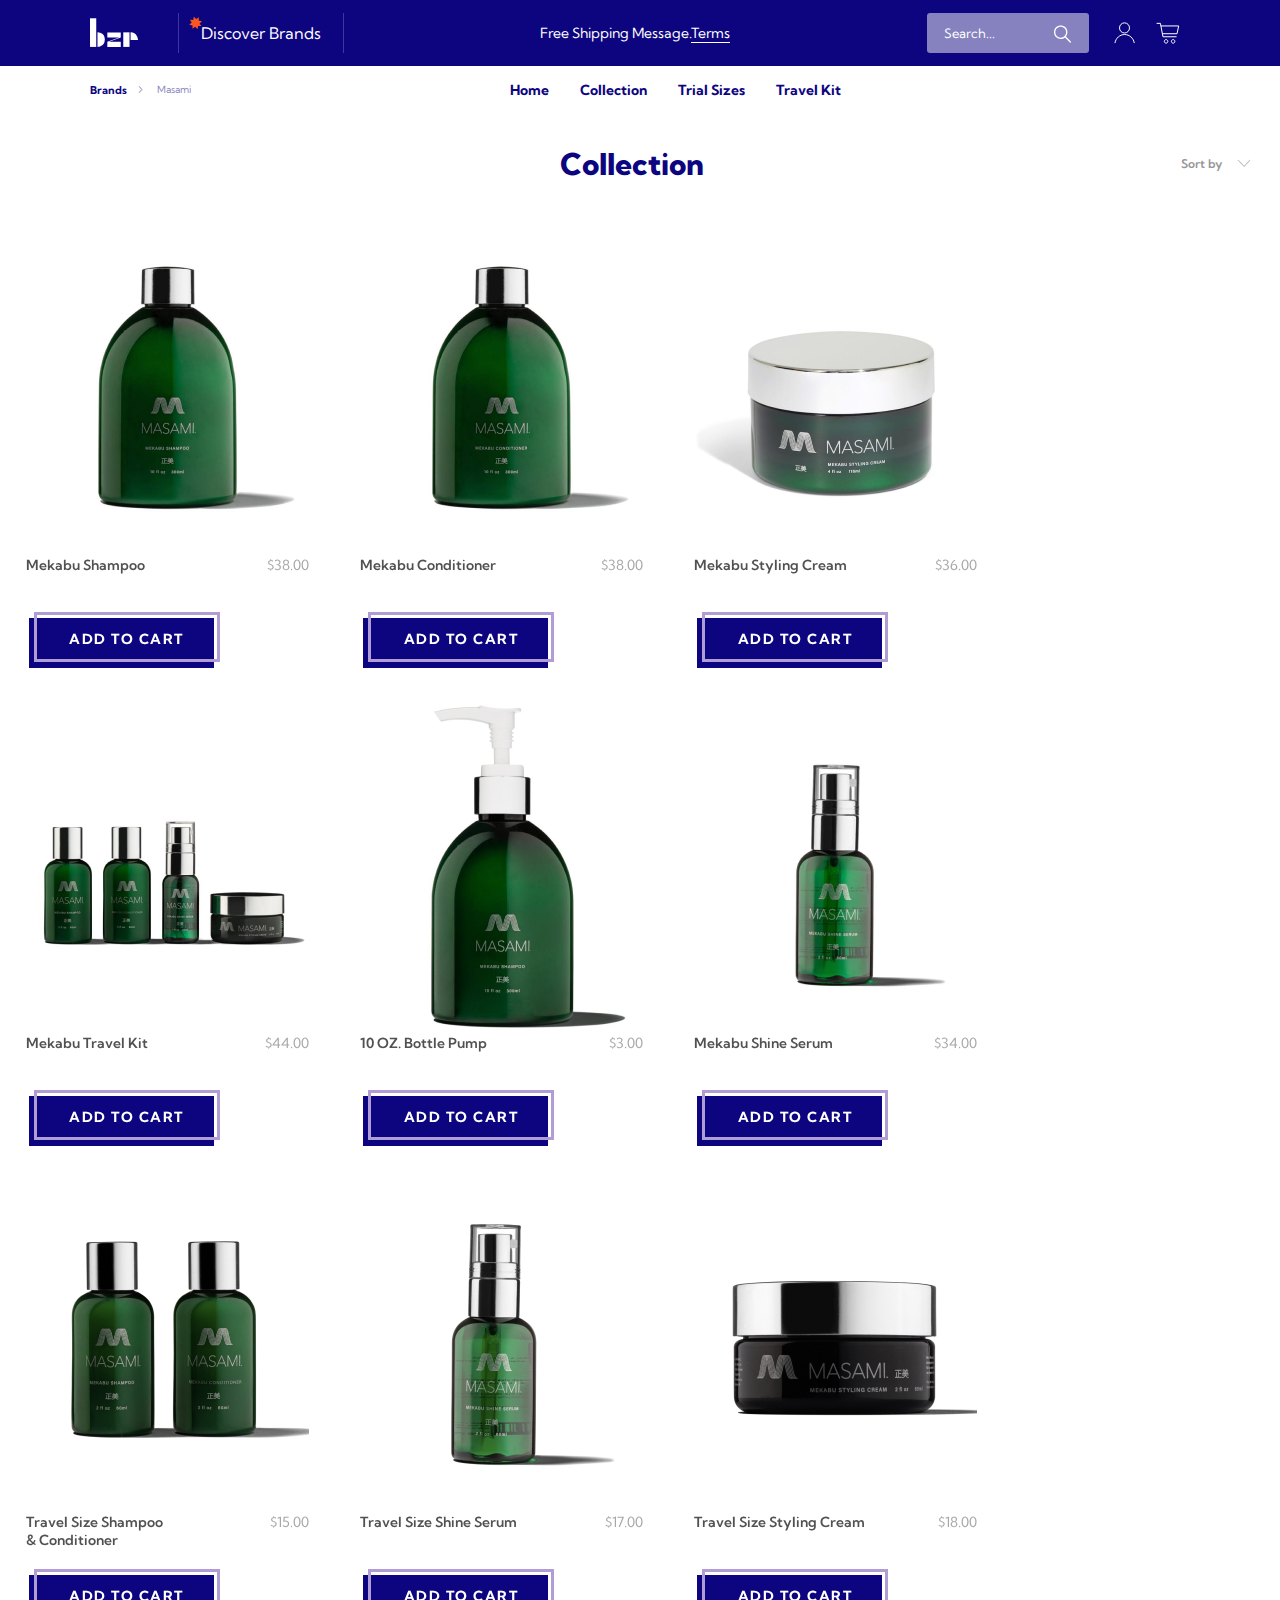
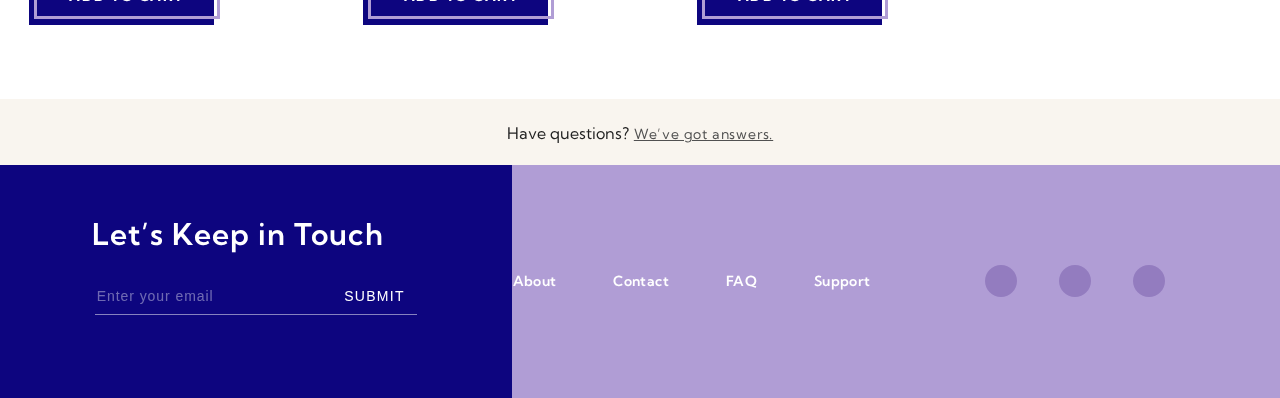
==== commit cb9a2509: "in process" ====
--- a/collection.html
+++ b/collection.html
@@ -96,7 +96,7 @@
                 
                 <div class="product-tile">
                 <div class="start-block">
-                    <div class="item-img"><img src="./images/product-tile-1.png" alt=""></div>
+                    <div class="item-img"><a href="Mekabu_Shampoo.html" id="item-href"><img src="./images/product-tile-1.png" alt=""></a></div>
                     <div class="item-p">
                         <p class="name-product">Mekabu Shampoo</p>
                         <p class="product-price">$38.00</p>
--- a/css/collection.css
+++ b/css/collection.css
@@ -1,3 +1,14 @@
+#item-href {
+    border: none;
+    margin: 0;
+    padding: 0;
+}
+
+#item-href::after {
+    content: '';
+    display: none;
+}
+
 .featured-products {
     padding: 30px 0 80px 0;
 }
